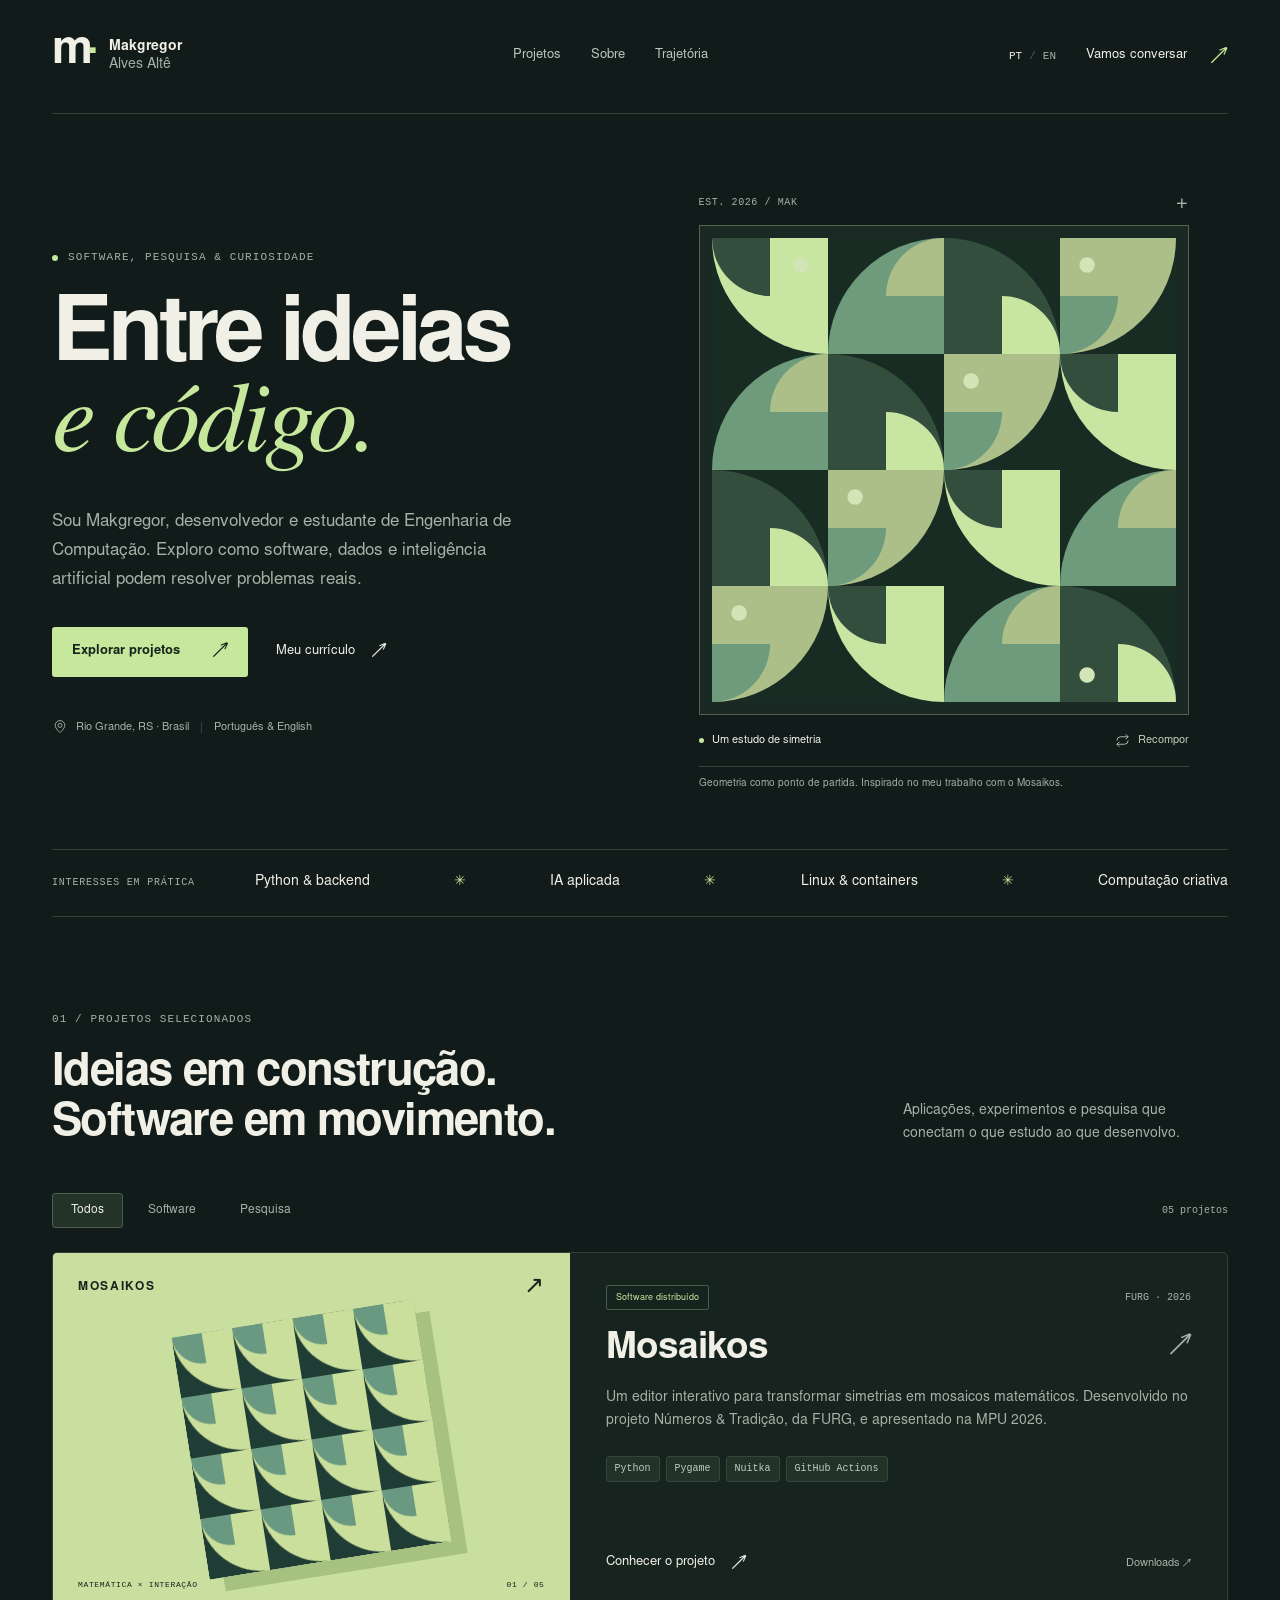
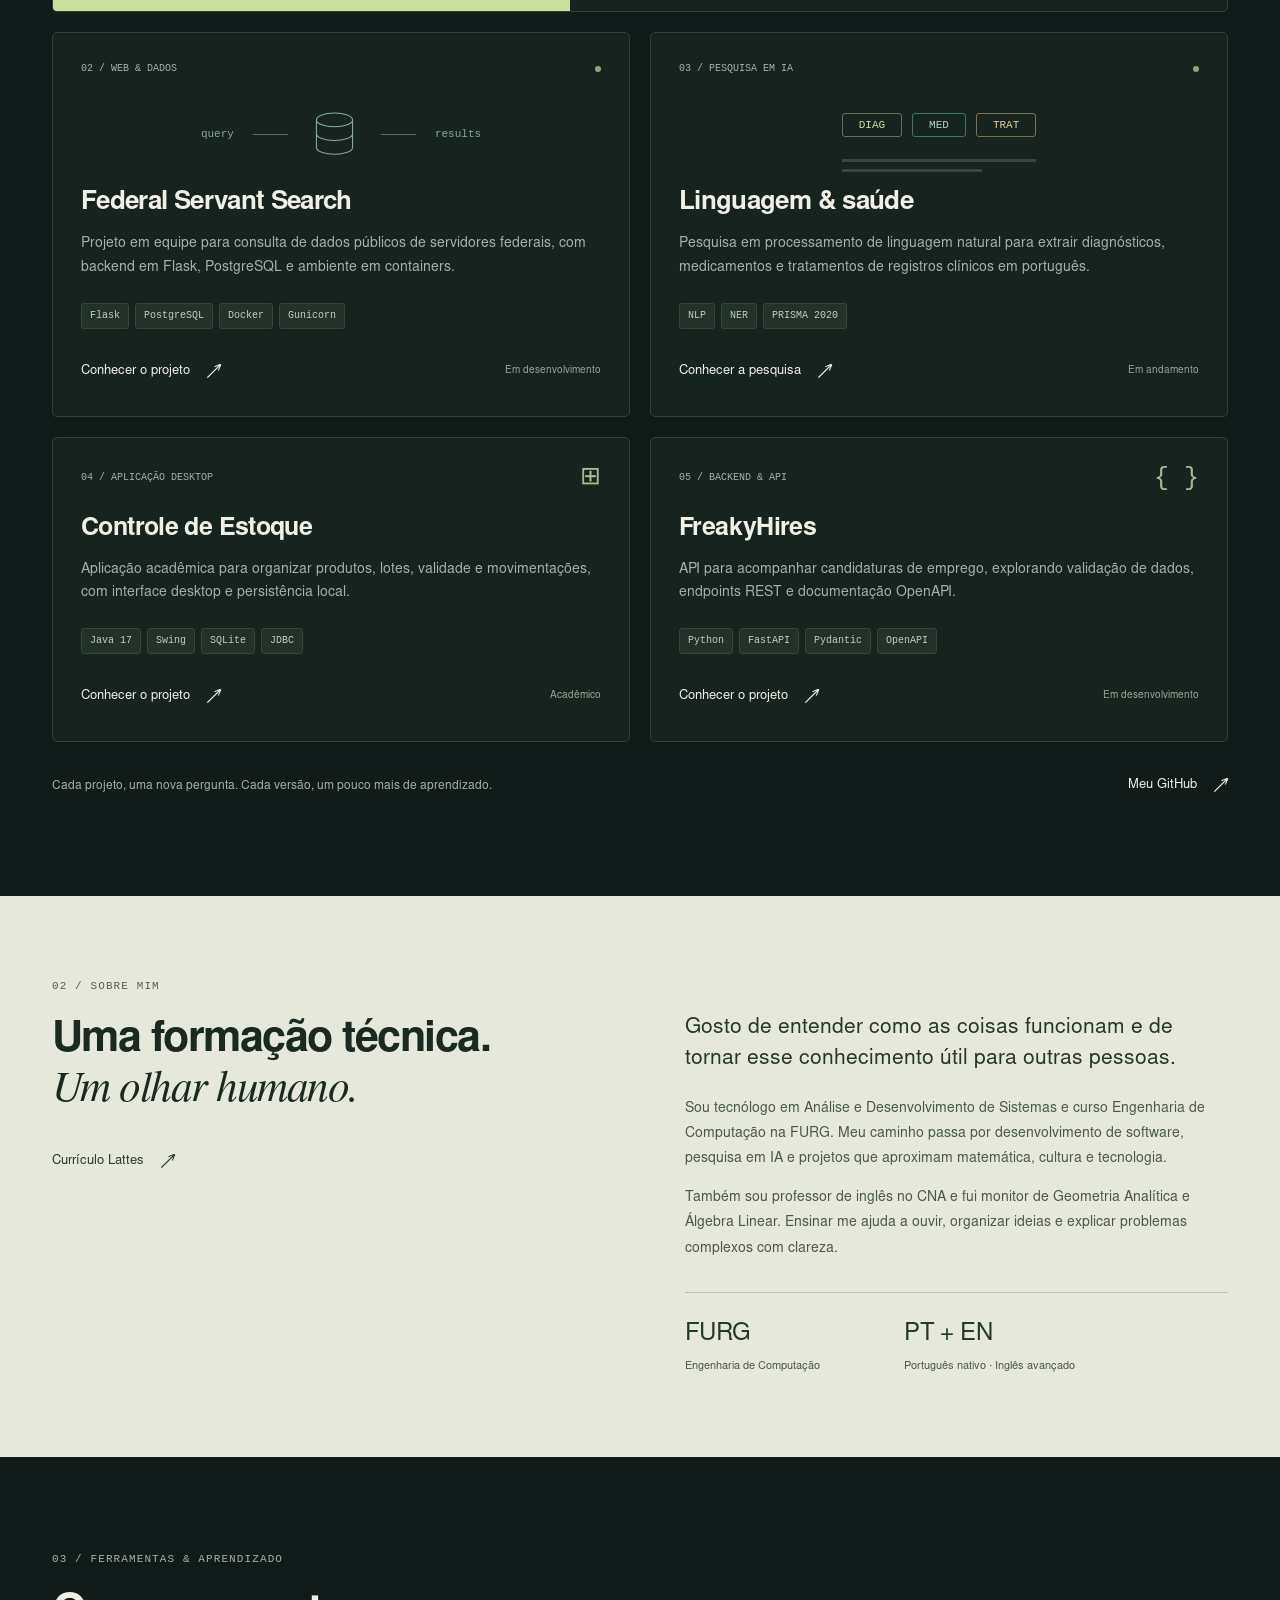
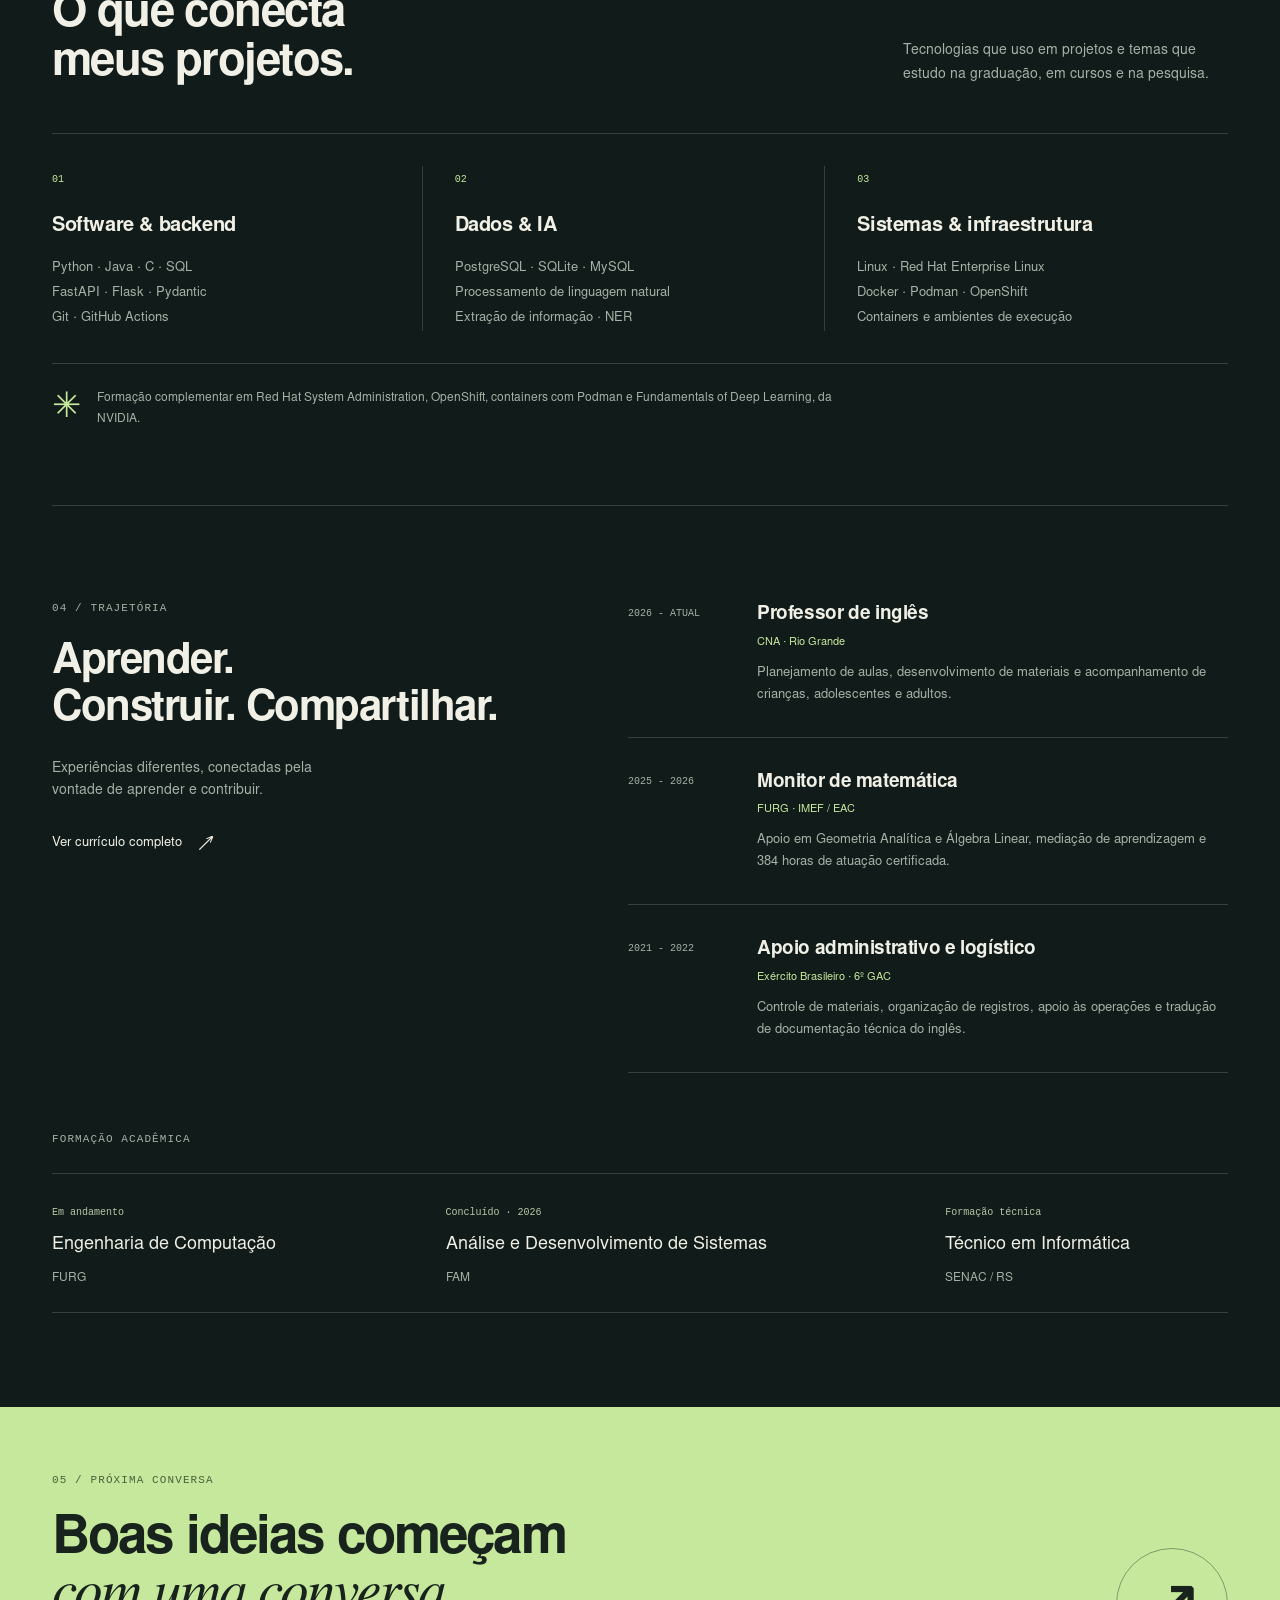
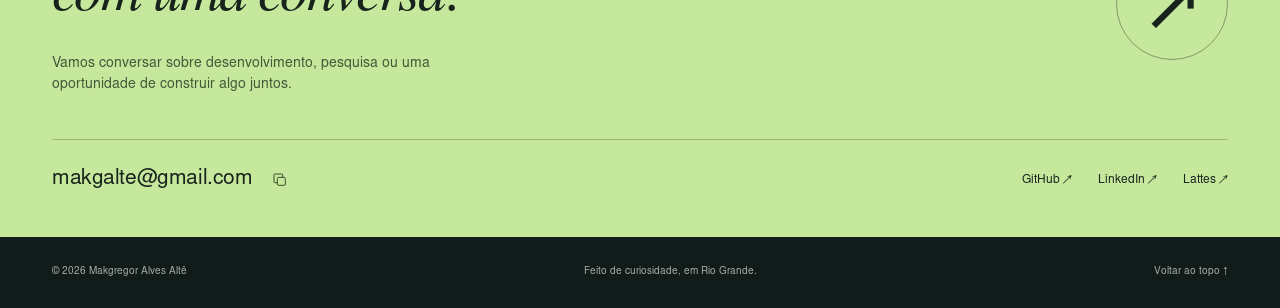
==== index.html @ 4af120fb "Add initial developer portfolio Add a responsive portfolio in English and Portuguese with five proje" ====
<!doctype html>
<html lang="pt-BR">
<head>
  <meta charset="utf-8">
  <meta name="viewport" content="width=device-width,initial-scale=1">
  <meta name="theme-color" content="#111b19">
  <meta name="description" content="Makgregor Alves Altê. Desenvolvimento de software, Python, backend e pesquisa em inteligência artificial. Conheça meus projetos e minha trajetória.">
  <meta property="og:type" content="website">
  <meta property="og:title" content="Makgregor Alves Altê · Software & Pesquisa">
  <meta property="og:description" content="Entre ideias e código. Projetos em desenvolvimento de software, computação criativa e IA aplicada.">
  <meta property="og:locale" content="pt_BR">
  <meta name="color-scheme" content="dark">
  <title>Makgregor Alves Altê · Software & Pesquisa</title>
  <link rel="icon" href="./assets/favicon.svg" type="image/svg+xml">
  <link rel="preload" href="./assets/fonts/sans-regular.woff" as="font" type="font/woff" crossorigin>
  <link rel="preload" href="./assets/fonts/sans-bold.woff" as="font" type="font/woff" crossorigin>
  <link rel="stylesheet" href="./styles.css">
  <script src="./content.js" defer></script>
  <script src="./app.js" defer></script>
  <script type="application/ld+json">{"@context":"https://schema.org","@type":"Person","name":"Makgregor Alves Altê","url":"https://github.com/Makgregor-Alte","sameAs":["https://github.com/Makgregor-Alte","http://lattes.cnpq.br/3267358828892043"],"knowsLanguage":["Portuguese","English"],"description":"Software developer, Computer Engineering student and English teacher based in Rio Grande, Brazil."}</script>
</head>
<body>
  <a class="skip-link" href="#main" data-i18n="skip">Pular para o conteúdo</a>
  <header class="site-header wrap">
    <a class="brand" href="#inicio" aria-label="Makgregor Alves Altê, início" data-i18n-aria="homeLabel"><span class="brand-symbol" aria-hidden="true">m<span>·</span></span><span>Makgregor<br><span class="brand-light">Alves Altê</span></span></a>
    <nav class="desktop-nav" aria-label="Principal" data-i18n-aria="navLabel">
      <a href="#projetos" data-i18n="navProjects">Projetos</a><a href="#sobre" data-i18n="navAbout">Sobre</a><a href="#trajetoria" data-i18n="navJourney">Trajetória</a>
    </nav>
    <div class="header-actions">
      <button id="language-toggle" class="language-toggle" type="button" aria-label="Switch to English"><span class="lang-pt active">PT</span><span class="lang-divider" aria-hidden="true">/</span><span class="lang-en">EN</span></button>
      <a class="header-contact" href="#contato"><span data-i18n="navContact">Vamos conversar</span><span aria-hidden="true">↗</span></a>
      <button id="menu-toggle" class="menu-toggle" type="button" aria-expanded="false" aria-controls="mobile-nav" aria-label="Abrir navegação" data-i18n-aria="openMenu"><span></span><span></span></button>
    </div>
    <nav id="mobile-nav" class="mobile-nav" aria-label="Navegação móvel" data-i18n-aria="mobileNav" hidden><a href="#projetos" data-i18n="navProjects">Projetos</a><a href="#sobre" data-i18n="navAbout">Sobre</a><a href="#trajetoria" data-i18n="navJourney">Trajetória</a><a href="#contato" data-i18n="navContact">Vamos conversar</a></nav>
  </header>

  <main id="main">
    <section class="hero wrap" id="inicio" aria-labelledby="hero-title">
      <div class="hero-copy">
        <p class="eyebrow"><span class="small-dot" aria-hidden="true"></span><span data-i18n="heroEyebrow">SOFTWARE, PESQUISA & CURIOSIDADE</span></p>
        <h1 id="hero-title"><span data-i18n="heroTitleOne">Entre ideias</span><br><span class="serif accent" data-i18n="heroTitleTwo">e código.</span></h1>
        <p class="hero-description" data-i18n="heroDescription">Sou Makgregor, desenvolvedor e estudante de Engenharia de Computação. Exploro como software, dados e inteligência artificial podem resolver problemas reais.</p>
        <div class="hero-buttons"><a class="button button-lime" href="#projetos"><span data-i18n="viewProjects">Explorar projetos</span><span aria-hidden="true">↗</span></a><a class="text-link resume-link" href="./curriculo.html" target="_blank" rel="noopener"><span data-i18n="viewResume">Meu currículo</span><span aria-hidden="true">↗</span></a></div>
        <p class="hero-location"><svg aria-hidden="true" viewBox="0 0 20 20"><circle cx="10" cy="8" r="2.5"/><path d="M16 8c0 4-6 9-6 9S4 12 4 8a6 6 0 1 1 12 0Z"/></svg><span data-i18n="location">Rio Grande, RS · Brasil</span><span class="location-divider" aria-hidden="true"></span><span data-i18n="languages">Português & English</span></p>
      </div>
      <div class="hero-art">
        <div class="art-heading"><span class="mono">EST. 2026 / MAK</span><span class="art-cross" aria-hidden="true">+</span></div>
        <div class="mosaic-frame"><svg id="hero-mosaic" class="hero-mosaic" viewBox="0 0 480 480" role="img" aria-label="Composição geométrica com arcos e simetrias" data-i18n-aria="mosaicLabel"><rect width="480" height="480" fill="#1e3731"/><circle cx="240" cy="240" r="190" fill="#c5e8a9"/><circle cx="240" cy="240" r="115" fill="#111b19"/><path d="M0 0h240v240H0zM240 240h240v240H240z" fill="#578778"/></svg></div>
        <div class="art-controls"><div><span class="small-dot" aria-hidden="true"></span><span data-i18n="artLabel">Um estudo de simetria</span></div><button id="remix-mosaic" class="remix-button" type="button" aria-label="Gerar outra composição geométrica" data-i18n-aria="remixLabel"><svg viewBox="0 0 24 24" aria-hidden="true"><path d="m17 2 4 4-4 4M21 6H9a6 6 0 0 0-6 6m4 10-4-4 4-4m-4 4h12a6 6 0 0 0 6-6"/></svg><span data-i18n="remix">Recompor</span></button></div>
        <p class="art-caption" data-i18n="artCaption">Geometria como ponto de partida. Inspirado no meu trabalho com o Mosaikos.</p>
      </div>
    </section>

    <div class="focus-strip wrap" aria-label="Áreas de interesse" data-i18n-aria="focusLabel"><span data-i18n="focusIntro">INTERESSES EM PRÁTICA</span><p>Python & backend<span aria-hidden="true">✳</span><span data-i18n="focusAI">IA aplicada</span><span aria-hidden="true">✳</span>Linux & containers<span aria-hidden="true">✳</span><span data-i18n="focusCreative">Computação criativa</span></p></div>

    <section class="section wrap" id="projetos" aria-labelledby="projects-title">
      <div class="section-heading"><div><p class="eyebrow section-index" data-i18n="projectsEyebrow">01 / PROJETOS SELECIONADOS</p><h2 id="projects-title" data-i18n="projectsTitle">Ideias em construção.<br>Software em movimento.</h2></div><p class="section-description" data-i18n="projectsIntro">Aplicações, experimentos e pesquisa que conectam o que estudo ao que desenvolvo.</p></div>
      <div class="project-toolbar"><div class="filters" role="group" aria-label="Filtrar projetos" data-i18n-aria="filterLabel"><button type="button" class="filter active" data-filter="all" aria-pressed="true" data-i18n="filterAll">Todos</button><button type="button" class="filter" data-filter="software" aria-pressed="false">Software</button><button type="button" class="filter" data-filter="research" aria-pressed="false" data-i18n="filterResearch">Pesquisa</button></div><span class="project-count mono" id="project-count" aria-live="polite">05 projetos</span></div>
      <div class="project-grid">
        <article class="project project-featured" data-category="software">
          <div class="featured-visual" aria-hidden="true"><div class="visual-top"><span>MOSAIKOS</span><span>↗</span></div><svg viewBox="0 0 320 320" class="project-mosaic"><defs><pattern id="project-tile" width="80" height="80" patternUnits="userSpaceOnUse"><rect width="80" height="80" fill="#203d35"/><path d="M0 0h80v80A80 80 0 0 1 0 0" fill="#cadf9b"/><path d="M0 0h40v40A40 40 0 0 1 0 0" fill="#699a81"/></pattern></defs><rect width="320" height="320" fill="url(#project-tile)"/></svg><div class="visual-bottom"><span data-i18n="mosaikosVisual">MATEMÁTICA × INTERAÇÃO</span><span>01 / 05</span></div></div>
          <div class="featured-body"><div class="project-meta"><span class="tag tag-green" data-i18n="mosaikosStatus">Software distribuído</span><span class="mono">FURG · 2026</span></div><h3>Mosaikos<span class="title-mark" aria-hidden="true">↗</span></h3><p data-i18n="mosaikosDescription">Um editor interativo para transformar simetrias em mosaicos matemáticos. Desenvolvido no projeto Números & Tradição, da FURG, e apresentado na MPU 2026.</p><ul class="tech-tags" aria-label="Tecnologias" data-i18n-aria="technologies"><li>Python</li><li>Pygame</li><li>Nuitka</li><li>GitHub Actions</li></ul><div class="project-bottom"><button class="text-link" type="button" data-project="mosaikos"><span data-i18n="projectDetails">Conhecer o projeto</span><span aria-hidden="true">↗</span></button><a class="subtle-link" href="https://github.com/Makgregor-Alte/mosaikos-releases" target="_blank" rel="noopener noreferrer" data-i18n="downloads">Downloads ↗</a></div></div>
        </article>
        <article class="project project-standard" data-category="software"><div class="project-meta"><span class="mono" data-i18n="federalEyebrow">02 / WEB & DADOS</span><span class="status-dot" aria-hidden="true"></span></div><div class="mini-visual database-visual" aria-hidden="true"><span class="mono">query</span><span class="connector-line"></span><svg viewBox="0 0 64 64"><ellipse cx="32" cy="15" rx="21" ry="8"/><path d="M11 15v32c0 4.5 9.5 8 21 8s21-3.5 21-8V15M11 31c0 4.5 9.5 8 21 8s21-3.5 21-8"/></svg><span class="connector-line"></span><span class="mono">results</span></div><h3>Federal Servant Search</h3><p data-i18n="federalDescription">Projeto em equipe para consulta de dados públicos de servidores federais, com backend em Flask, PostgreSQL e ambiente em containers.</p><ul class="tech-tags" aria-label="Tecnologias" data-i18n-aria="technologies"><li>Flask</li><li>PostgreSQL</li><li>Docker</li><li>Gunicorn</li></ul><div class="project-bottom"><button class="text-link" type="button" data-project="federal"><span data-i18n="projectDetails">Conhecer o projeto</span><span aria-hidden="true">↗</span></button><span class="project-status" data-i18n="development">Em desenvolvimento</span></div></article>
        <article class="project project-standard project-research" data-category="research"><div class="project-meta"><span class="mono" data-i18n="clinicalEyebrow">03 / PESQUISA EM IA</span><span class="status-dot" aria-hidden="true"></span></div><div class="mini-visual ner-visual" aria-hidden="true"><span class="entity entity-diagnosis">DIAG</span><span class="entity entity-medication">MED</span><span class="entity entity-treatment">TRAT</span><div class="ner-line"></div><div class="ner-line short"></div></div><h3 data-i18n="clinicalTitle">Linguagem & saúde</h3><p data-i18n="clinicalDescription">Pesquisa em processamento de linguagem natural para extrair diagnósticos, medicamentos e tratamentos de registros clínicos em português.</p><ul class="tech-tags" aria-label="Áreas" data-i18n-aria="topics"><li>NLP</li><li>NER</li><li>PRISMA 2020</li></ul><div class="project-bottom"><button class="text-link" type="button" data-project="clinical"><span data-i18n="viewResearch">Conhecer a pesquisa</span><span aria-hidden="true">↗</span></button><span class="project-status" data-i18n="ongoing">Em andamento</span></div></article>
        <article class="project project-compact" data-category="software"><div class="project-meta"><span class="mono" data-i18n="inventoryEyebrow">04 / APLICAÇÃO DESKTOP</span><span class="outline-icon" aria-hidden="true">⊞</span></div><h3 data-i18n="inventoryTitle">Controle de Estoque</h3><p data-i18n="inventoryDescription">Aplicação acadêmica para organizar produtos, lotes, validade e movimentações, com interface desktop e persistência local.</p><ul class="tech-tags" aria-label="Tecnologias" data-i18n-aria="technologies"><li>Java 17</li><li>Swing</li><li>SQLite</li><li>JDBC</li></ul><div class="project-bottom"><button class="text-link" type="button" data-project="inventory"><span data-i18n="projectDetails">Conhecer o projeto</span><span aria-hidden="true">↗</span></button><span class="project-status" data-i18n="academic">Acadêmico</span></div></article>
        <article class="project project-compact" data-category="software"><div class="project-meta"><span class="mono">05 / BACKEND & API</span><span class="outline-icon mono" aria-hidden="true">{ }</span></div><h3>FreakyHires</h3><p data-i18n="freakyDescription">API para acompanhar candidaturas de emprego, explorando validação de dados, endpoints REST e documentação OpenAPI.</p><ul class="tech-tags" aria-label="Tecnologias" data-i18n-aria="technologies"><li>Python</li><li>FastAPI</li><li>Pydantic</li><li>OpenAPI</li></ul><div class="project-bottom"><button class="text-link" type="button" data-project="freaky"><span data-i18n="projectDetails">Conhecer o projeto</span><span aria-hidden="true">↗</span></button><span class="project-status" data-i18n="development">Em desenvolvimento</span></div></article>
      </div>
      <div class="projects-footer"><p data-i18n="projectsNote">Cada projeto, uma nova pergunta. Cada versão, um pouco mais de aprendizado.</p><a class="text-link" href="https://github.com/Makgregor-Alte" target="_blank" rel="noopener noreferrer"><span data-i18n="githubProfile">Meu GitHub</span><span aria-hidden="true">↗</span></a></div>
      <noscript><p class="noscript-note">Os detalhes interativos e filtros precisam de JavaScript. Os projetos e links públicos continuam disponíveis nesta página.</p></noscript>
    </section>

    <section class="about-section" id="sobre" aria-labelledby="about-title"><div class="wrap about-grid"><div class="about-intro"><p class="eyebrow section-index" data-i18n="aboutEyebrow">02 / SOBRE MIM</p><h2 id="about-title"><span data-i18n="aboutTitleOne">Uma formação técnica.</span><br><span class="serif" data-i18n="aboutTitleTwo">Um olhar humano.</span></h2><a class="text-link" href="http://lattes.cnpq.br/3267358828892043" target="_blank" rel="noopener noreferrer"><span data-i18n="lattesLink">Currículo Lattes</span><span aria-hidden="true">↗</span></a></div><div class="about-copy"><p class="about-lead" data-i18n="aboutLead">Gosto de entender como as coisas funcionam e de tornar esse conhecimento útil para outras pessoas.</p><p data-i18n="aboutParagraphOne">Sou tecnólogo em Análise e Desenvolvimento de Sistemas e curso Engenharia de Computação na FURG. Meu caminho passa por desenvolvimento de software, pesquisa em IA e projetos que aproximam matemática, cultura e tecnologia.</p><p data-i18n="aboutParagraphTwo">Também sou professor de inglês no CNA e fui monitor de Geometria Analítica e Álgebra Linear. Ensinar me ajuda a ouvir, organizar ideias e explicar problemas complexos com clareza.</p><div class="about-facts"><div><span class="fact-value">FURG</span><span data-i18n="factFurg">Engenharia de Computação</span></div><div><span class="fact-value">PT + EN</span><span data-i18n="factLanguages">Português nativo · Inglês avançado</span></div></div></div></div></section>

    <section class="section wrap toolkit" aria-labelledby="toolkit-title"><div class="section-heading"><div><p class="eyebrow section-index" data-i18n="toolkitEyebrow">03 / FERRAMENTAS & APRENDIZADO</p><h2 id="toolkit-title" data-i18n="toolkitTitle">O que conecta<br>meus projetos.</h2></div><p class="section-description" data-i18n="toolkitIntro">Tecnologias que uso em projetos e temas que estudo na graduação, em cursos e na pesquisa.</p></div><div class="toolkit-grid"><div class="toolkit-item"><span class="toolkit-number mono">01</span><h3>Software & backend</h3><p>Python · Java · C · SQL<br>FastAPI · Flask · Pydantic<br>Git · GitHub Actions</p></div><div class="toolkit-item"><span class="toolkit-number mono">02</span><h3 data-i18n="toolkitDataTitle">Dados & IA</h3><p>PostgreSQL · SQLite · MySQL<br><span data-i18n="toolkitData">Processamento de linguagem natural<br>Extração de informação · NER</span></p></div><div class="toolkit-item"><span class="toolkit-number mono">03</span><h3 data-i18n="toolkitSystemsTitle">Sistemas & infraestrutura</h3><p>Linux · Red Hat Enterprise Linux<br>Docker · Podman · OpenShift<br><span data-i18n="toolkitSystems">Containers e ambientes de execução</span></p></div></div><div class="learning-note"><span class="asterisk" aria-hidden="true">✳</span><p data-i18n="learningNote">Formação complementar em Red Hat System Administration, OpenShift, containers com Podman e Fundamentals of Deep Learning, da NVIDIA.</p></div></section>

    <section class="section wrap journey" id="trajetoria" aria-labelledby="journey-title"><div class="journey-heading"><p class="eyebrow section-index" data-i18n="journeyEyebrow">04 / TRAJETÓRIA</p><h2 id="journey-title" data-i18n="journeyTitle">Aprender.<br>Construir. Compartilhar.</h2><p data-i18n="journeyIntro">Experiências diferentes, conectadas pela vontade de aprender e contribuir.</p><a class="text-link resume-link" href="./curriculo.html" target="_blank" rel="noopener"><span data-i18n="fullResume">Ver currículo completo</span><span aria-hidden="true">↗</span></a></div><div class="timeline"><article class="timeline-item"><div class="timeline-date mono" data-i18n="dateCurrent">2026 - ATUAL</div><div><h3 data-i18n="teacherRole">Professor de inglês</h3><p class="timeline-org">CNA · Rio Grande</p><p data-i18n="teacherDescription">Planejamento de aulas, desenvolvimento de materiais e acompanhamento de crianças, adolescentes e adultos.</p></div></article><article class="timeline-item"><div class="timeline-date mono">2025 - 2026</div><div><h3 data-i18n="monitorRole">Monitor de matemática</h3><p class="timeline-org">FURG · IMEF / EAC</p><p data-i18n="monitorDescription">Apoio em Geometria Analítica e Álgebra Linear, mediação de aprendizagem e 384 horas de atuação certificada.</p></div></article><article class="timeline-item"><div class="timeline-date mono">2021 - 2022</div><div><h3 data-i18n="armyRole">Apoio administrativo e logístico</h3><p class="timeline-org" data-i18n="armyOrg">Exército Brasileiro · 6º GAC</p><p data-i18n="armyDescription">Controle de materiais, organização de registros, apoio às operações e tradução de documentação técnica do inglês.</p></div></article></div><div class="education"><p class="eyebrow" data-i18n="educationLabel">FORMAÇÃO ACADÊMICA</p><div class="education-grid"><div><span class="education-state" data-i18n="educationCurrent">Em andamento</span><h3 data-i18n="degreeEngineering">Engenharia de Computação</h3><p>FURG</p></div><div><span class="education-state" data-i18n="education2026">Concluído · 2026</span><h3 data-i18n="degreeSystems">Análise e Desenvolvimento de Sistemas</h3><p>FAM</p></div><div><span class="education-state" data-i18n="educationTechnical">Formação técnica</span><h3 data-i18n="degreeTechnical">Técnico em Informática</h3><p>SENAC / RS</p></div></div></div></section>

    <section class="contact-section" id="contato" aria-labelledby="contact-title"><div class="wrap"><p class="eyebrow section-index" data-i18n="contactEyebrow">05 / PRÓXIMA CONVERSA</p><div class="contact-layout"><div><h2 id="contact-title"><span data-i18n="contactTitleOne">Boas ideias começam</span><br><span class="serif" data-i18n="contactTitleTwo">com uma conversa.</span></h2><p data-i18n="contactDescription">Vamos conversar sobre desenvolvimento, pesquisa ou uma oportunidade de construir algo juntos.</p></div><a class="contact-arrow" href="mailto:makgalte@gmail.com" aria-label="Enviar e-mail para Makgregor" data-i18n-aria="emailLabel">↗</a></div><div class="contact-bottom"><div class="email-row"><a class="email-link" href="mailto:makgalte@gmail.com">makgalte@gmail.com</a><button class="copy-email" id="copy-email" type="button" aria-label="Copiar e-mail" data-i18n-aria="copyEmail"><svg viewBox="0 0 24 24" aria-hidden="true"><rect x="8" y="8" width="12" height="12" rx="2"/><path d="M16 8V4a1 1 0 0 0-1-1H4a1 1 0 0 0-1 1v11a1 1 0 0 0 1 1h4"/></svg></button><span id="copy-status" class="copy-status" role="status"></span></div><div class="social-links"><a href="https://github.com/Makgregor-Alte" target="_blank" rel="noopener noreferrer">GitHub ↗</a><a href="https://www.linkedin.com/in/makgregor-alt%C3%AA/" target="_blank" rel="noopener noreferrer">LinkedIn ↗</a><a href="http://lattes.cnpq.br/3267358828892043" target="_blank" rel="noopener noreferrer">Lattes ↗</a></div></div></div></section>
  </main>
  <footer class="site-footer wrap"><p>© <span id="year">2026</span> Makgregor Alves Altê</p><span data-i18n="footerLocation">Feito de curiosidade, em Rio Grande.</span><a href="#inicio" data-i18n="backTop">Voltar ao topo ↑</a></footer>
  <dialog id="project-dialog" aria-labelledby="dialog-title"><div class="dialog-header"><span class="eyebrow" id="dialog-eyebrow"></span><button id="dialog-close" type="button" class="dialog-close" aria-label="Fechar detalhes" data-i18n-aria="closeDetails">×</button></div><div id="dialog-content"></div></dialog>
</body>
</html>
---- styles.css ----
@font-face{font-family:Mak Sans;src:url('./assets/fonts/sans-regular.woff') format('woff');font-weight:400;font-style:normal;font-display:swap}@font-face{font-family:Mak Sans;src:url('./assets/fonts/sans-bold.woff') format('woff');font-weight:600 900;font-style:normal;font-display:swap}@font-face{font-family:Mak Serif;src:url('./assets/fonts/serif-italic.woff') format('woff');font-style:italic;font-weight:400;font-display:swap}
:root{--bg:#111b19;--surface:#17231f;--surface-2:#1c2b25;--text:#f0f0e6;--muted:#a6b1a7;--line:#34413a;--lime:#c6e89c;--ink:#17231c;--serif:'Mak Serif',Georgia,serif;--sans:'Mak Sans',Arial,sans-serif;--mono:'Courier New',monospace}
*{box-sizing:border-box}html{scroll-behavior:smooth;scroll-padding-top:105px}body{margin:0;background:var(--bg);color:var(--text);font-family:var(--sans);font-size:16px;line-height:1.55;-webkit-font-smoothing:antialiased}button,input{font:inherit}button,a{-webkit-tap-highlight-color:transparent}button{color:inherit;cursor:pointer}a{color:inherit;text-decoration:none}button{border:0;background:none}svg{display:block}p,h1,h2,h3,ul{margin:0}h1,h2,h3{font-weight:600}button:focus-visible,a:focus-visible{outline:2px solid var(--lime);outline-offset:6px}::selection{background:var(--lime);color:var(--ink)}[hidden]{display:none!important}.wrap{width:min(1240px,calc(100% - 104px));margin-inline:auto}.mono,.eyebrow{font-family:var(--mono)}.eyebrow{font-size:11px;line-height:1.5;letter-spacing:.1em;font-weight:400}.serif{font-family:var(--serif);font-weight:400;font-style:italic}.accent{color:var(--lime)}.small-dot{display:inline-block;width:6px;height:6px;border-radius:50%;background:var(--lime);flex-shrink:0}.skip-link{position:fixed;top:-70px;left:20px;z-index:20;background:var(--lime);color:var(--ink);padding:12px 20px}.skip-link:focus{top:12px}.site-header{display:flex;align-items:center;justify-content:space-between;height:114px;border-bottom:1px solid var(--line);position:relative;z-index:10}.brand{display:flex;align-items:center;gap:14px;font-size:14px;line-height:1.22;font-weight:600}.brand-light{font-weight:400;color:var(--muted)}.brand-symbol{font-size:46px;letter-spacing:-.12em;line-height:1;margin-top:-10px}.brand-symbol>span{color:var(--lime)}.desktop-nav{display:flex;gap:30px;margin-left:30px;font-size:13px;color:#bdc7bd}.desktop-nav a:hover,.text-link:hover,.social-links a:hover,.subtle-link:hover{color:var(--lime)}.header-actions{display:flex;gap:30px;align-items:center}.language-toggle{font-size:11px;padding:10px 0;font-family:var(--mono);display:flex;gap:7px;align-items:center;color:var(--muted)}.language-toggle .active{color:var(--text)}.lang-divider{opacity:.45}.header-contact{display:flex;gap:24px;font-size:13px;align-items:center}.header-contact>span:last-child{color:var(--lime);font-size:23px}.menu-toggle,.mobile-nav{display:none}.hero{display:grid;grid-template-columns:1.07fr 1fr;gap:80px;padding-block:79px 57px;align-items:center}.hero .eyebrow{display:flex;align-items:center;gap:10px;color:var(--muted);margin-bottom:29px}.hero h1{font-size:clamp(62px,7.1vw,103px);line-height:.98;letter-spacing:-.055em;white-space:nowrap}.hero h1 .serif{letter-spacing:-.04em;font-size:1.09em}.hero-description{color:var(--muted);font-size:17px;line-height:1.7;max-width:460px;margin-top:28px}.hero-buttons{display:flex;align-items:center;gap:28px;margin-top:31px}.button{display:inline-flex;align-items:center;justify-content:space-between;gap:33px;min-height:50px;padding:13px 20px;border-radius:3px;font-size:13px;font-weight:600;transition:background .2s,transform .2s}.button:hover{transform:translateY(-2px)}.button-lime{background:var(--lime);color:var(--ink)}.button-lime:hover{background:#d9f7b7}.button>span:last-child{font-size:21px;line-height:1}.text-link{display:inline-flex;align-items:center;gap:17px;font-size:13px;padding:0;transition:color .2s}.text-link>span:last-child{font-size:20px}.hero-location{display:flex;align-items:center;gap:8px;font-size:11px;margin-top:42px;color:var(--muted)}.hero-location svg{height:16px;width:16px;fill:none;stroke:currentColor;stroke-width:1.2}.location-divider{height:11px;width:1px;background:var(--line);margin:0 4px}.hero-art{max-width:490px;align-self:center;position:relative}.art-heading,.art-controls,.visual-top,.visual-bottom{display:flex;justify-content:space-between;align-items:center}.art-heading{font-size:10px;color:var(--muted);margin-bottom:12px;letter-spacing:.06em}.art-cross{font-size:20px;line-height:1}.mosaic-frame{border:1px solid #53624b;padding:12px;background:#1a2923}.hero-mosaic{width:100%;height:auto;aspect-ratio:1;overflow:hidden}.art-controls{font-size:11px;padding:14px 0;border-bottom:1px solid var(--line);gap:12px}.art-controls>div{display:flex;align-items:center;gap:8px}.art-controls .small-dot{width:5px;height:5px}.remix-button{display:flex;gap:8px;align-items:center;padding:3px 0;color:#c0cbbb;font-size:11px}.remix-button:hover{color:var(--lime)}.remix-button svg{width:15px;height:15px;fill:none;stroke:currentColor;stroke-width:1.4}.art-caption{color:var(--muted);font-size:10px;margin-top:10px;max-width:390px;line-height:1.5}.focus-strip{border-block:1px solid var(--line);padding:22px 0;display:flex;align-items:center;gap:60px}.focus-strip>span{font:10px var(--mono);letter-spacing:.08em;color:var(--muted);flex-shrink:0}.focus-strip p{font-size:14px;display:flex;align-items:center;justify-content:space-between;gap:24px;flex:1}.focus-strip p>span[aria-hidden]{color:var(--lime);font-size:14px}.section{padding-block:94px}.section-heading{display:flex;align-items:flex-end;justify-content:space-between;gap:60px;margin-bottom:43px}.section-index{color:var(--muted);margin-bottom:23px}h2{font-size:clamp(32px,3.55vw,49px);line-height:1.1;letter-spacing:-.035em}.section-description{color:var(--muted);max-width:325px;font-size:14px;line-height:1.7;margin-bottom:3px}.project-toolbar{display:flex;justify-content:space-between;align-items:center;margin-bottom:24px}.filters{display:flex;gap:6px}.filter{padding:7px 18px;border-radius:3px;color:var(--muted);font-size:12px;border:1px solid transparent;transition:background .2s}.filter.active{border-color:#4d5e4f;color:var(--text);background:#243328}.filter:hover{color:var(--text);background:var(--surface-2)}.project-count{font-size:10px;color:var(--muted)}.project-grid{display:grid;grid-template-columns:1fr 1fr;gap:20px}.project{border:1px solid var(--line);border-radius:5px;min-width:0;overflow:hidden;background:var(--surface);transition:border-color .2s}.project:hover{border-color:#64745c}.project-featured{grid-column:1/-1;display:grid;grid-template-columns:.88fr 1.12fr;min-height:360px}.featured-visual{background:#c9df9f;color:var(--ink);position:relative;display:flex;flex-direction:column;align-items:center;justify-content:space-between;padding:22px 25px;overflow:hidden;isolation:isolate}.visual-top,.visual-bottom{width:100%;font:10px var(--mono);letter-spacing:.08em;z-index:1}.visual-top>span:first-child{font-family:var(--sans);font-weight:600;letter-spacing:.14em;font-size:12px}.visual-top>span:last-child{font-size:24px;line-height:1}.visual-bottom{font-size:8px}.project-mosaic{width:min(245px,75%);height:auto;transform:rotate(-9deg);margin:15px;box-shadow:14px 14px 0 #a7c280}.featured-body{padding:32px 36px;display:flex;flex-direction:column;justify-content:center}.project-meta{display:flex;align-items:center;justify-content:space-between;gap:12px;color:var(--muted);font-size:10px}.tag{padding:5px 9px;border:1px solid #485d45;font-size:9px;border-radius:2px;line-height:1.5}.tag-green{color:var(--lime)}.project h3{font-size:29px;letter-spacing:-.025em;line-height:1.2;margin-top:18px;margin-bottom:14px}.project-featured h3{font-size:37px;display:flex;justify-content:space-between}.title-mark{font-size:30px;color:var(--muted);font-weight:400}.project p{color:var(--muted);font-size:14px;line-height:1.7}.tech-tags{display:flex;flex-wrap:wrap;gap:6px;list-style:none;padding:0;margin-top:22px}.tech-tags li{font-family:var(--mono);font-size:10px;color:#c1cdc1;background:#223229;border:1px solid #33483a;border-radius:3px;padding:4px 8px}.project-bottom{display:flex;justify-content:space-between;align-items:center;gap:12px;margin-top:auto;padding-top:28px}.subtle-link{font-size:11px;color:var(--muted)}.project-standard,.project-compact{padding:28px;display:flex;flex-direction:column}.project-standard{min-height:365px}.status-dot{height:6px;width:6px;border-radius:50%;background:#89a67d}.mini-visual{height:79px;margin-top:19px;display:flex;align-items:center;justify-content:center;gap:19px;color:#83ac91}.database-visual>span{font-size:11px}.database-visual svg{width:55px;fill:none;stroke:currentColor;stroke-width:1.3}.connector-line{height:1px;width:35px;background:#52715c}.project-standard h3{font-size:26px;margin-top:14px}.project-status{color:#9ba996;font-size:10px;text-align:right}.ner-visual{gap:10px;flex-wrap:wrap;max-width:260px;justify-content:flex-start;position:relative;align-content:center;padding-bottom:20px;margin-inline:auto}.entity{font:11px var(--mono);border:1px solid #5d7655;padding:5px 16px;border-radius:3px;color:#cfdfa7}.entity-medication{color:#acd6ca;border-color:#3f746c}.entity-treatment{color:#e2cba2;border-color:#80714e}.ner-line{height:3px;background:#34483c;width:100%;position:absolute;bottom:12px}.ner-line.short{width:72%;bottom:2px}.project-compact{min-height:285px}.outline-icon{color:#a5bc8f;font-size:25px;line-height:1}.project-compact h3{font-size:25px;margin-top:24px}.projects-footer{display:flex;justify-content:space-between;gap:25px;align-items:center;margin-top:29px}.projects-footer p{color:var(--muted);font-size:12px}.about-section{background:#e6e8dc;color:#1a2a21;padding-block:82px}.about-grid{display:grid;grid-template-columns:1fr 1fr;gap:90px}.about-section .section-index{color:#53614f}.about-intro h2{font-size:43px;line-height:1.15;margin-bottom:29px}.about-intro .text-link{color:#293e29}.about-intro .text-link:hover{color:#667242}.about-copy{padding-top:35px;color:#4a594a}.about-lead{font-size:21px;line-height:1.5;color:#253727;margin-bottom:21px}.about-copy>p:not(.about-lead){font-size:14px;line-height:1.8;margin-top:14px}.about-facts{display:grid;grid-template-columns:.75fr 1.25fr;gap:25px;margin-top:30px;padding-top:24px;border-top:1px solid #b9c1af}.about-facts>div{display:flex;flex-direction:column;gap:4px}.fact-value{font-size:24px;color:#223923;letter-spacing:-.025em}.about-facts>div>span:last-child{font-size:11px}.toolkit{padding-bottom:76px}.toolkit-grid{display:grid;grid-template-columns:repeat(3,1fr);border-block:1px solid var(--line);padding-block:32px;gap:32px}.toolkit-item{position:relative;border-right:1px solid var(--line);padding-right:20px}.toolkit-item:last-child{border:0}.toolkit-number{font-size:10px;color:var(--lime)}.toolkit-item h3{font-size:20px;margin-top:20px;margin-bottom:15px;letter-spacing:-.02em}.toolkit-item p{color:var(--muted);font-size:13px;line-height:1.9}.learning-note{display:flex;gap:16px;align-items:center;padding-top:24px;color:var(--muted);font-size:12px;max-width:800px;line-height:1.7}.asterisk{font-size:35px;color:var(--lime);line-height:1}.journey{border-top:1px solid var(--line);display:grid;grid-template-columns:.9fr 1.1fr;column-gap:85px}.journey-heading h2{font-size:42px;line-height:1.13}.journey-heading>p:not(.eyebrow){font-size:14px;color:var(--muted);max-width:310px;margin-top:25px;margin-bottom:26px}.timeline-item{display:grid;grid-template-columns:105px 1fr;gap:24px;position:relative;padding-bottom:30px;margin-bottom:30px;border-bottom:1px solid var(--line)}.timeline-item:last-child{margin-bottom:0}.timeline-date{font-size:10px;color:var(--muted);padding-top:6px}.timeline-item h3{font-size:19px;letter-spacing:-.02em}.timeline-org{color:var(--lime);font-size:11px;margin-top:4px;margin-bottom:12px}.timeline-item p:last-child{font-size:13px;color:var(--muted);line-height:1.7}.education{grid-column:1/-1;margin-top:58px}.education>.eyebrow{color:var(--muted);margin-bottom:25px}.education-grid{display:grid;grid-template-columns:1fr 1.3fr .8fr;gap:40px;padding-block:25px;border-block:1px solid var(--line)}.education-grid h3{font-size:18px;line-height:1.4;font-weight:400;margin:10px 0}.education-state{font:10px var(--mono);color:#b7c7a6}.education-grid p{font-size:12px;color:var(--muted)}.contact-section{background:var(--lime);color:var(--ink);padding-block:65px 40px}.contact-section .section-index{color:#4b603b}.contact-layout{display:flex;align-items:center;justify-content:space-between;gap:40px}.contact-layout h2{font-size:53px;line-height:1.08;letter-spacing:-.035em}.contact-layout h2 .serif{font-size:1.08em}.contact-layout p{font-size:14px;max-width:440px;color:#435739;margin-top:23px}.contact-arrow{font-size:75px;font-family:Arial,sans-serif;line-height:1;border:1px solid #819a67;width:112px;height:112px;flex-shrink:0;border-radius:50%;display:grid;place-items:center;transition:background .2s,transform .2s}.contact-arrow:hover{transform:rotate(5deg);background:#d4f2af}.contact-section a:focus-visible,.contact-section button:focus-visible{outline-color:var(--ink)}.contact-bottom{display:flex;justify-content:space-between;align-items:center;gap:30px;margin-top:42px;padding-top:24px;border-top:1px solid #9db77b}.email-row{display:flex;align-items:center;gap:14px;position:relative}.email-link{font-size:21px;letter-spacing:-.02em}.copy-email{padding:6px;color:#3b522c}.copy-email svg{width:16px;height:16px;stroke:currentColor;stroke-width:1.5;fill:none}.copy-status{font-size:11px;position:absolute;top:38px;left:0}.social-links{display:flex;gap:26px;font-size:12px}.social-links a:hover{color:#526c3c}.site-footer{display:flex;justify-content:space-between;align-items:center;gap:20px;color:var(--muted);font-size:10px;padding-block:28px}.site-footer a:hover{color:var(--lime)}dialog{border:1px solid #57664f;border-radius:7px;background:var(--bg);color:var(--text);padding:30px;width:min(670px,calc(100% - 36px));max-height:85dvh;overflow-y:auto;overscroll-behavior:contain}dialog::backdrop{background:#07100bce;backdrop-filter:blur(7px)}.dialog-header{display:flex;align-items:center;justify-content:space-between;margin-bottom:24px;color:var(--muted)}.dialog-close{font-size:28px;line-height:1;padding:2px 8px}.dialog-close:hover{color:var(--lime)}.dialog-title{font-size:36px;line-height:1.1;letter-spacing:-.025em}.dialog-description{color:var(--muted);font-size:15px;line-height:1.7;margin-top:20px}.dialog-section{margin-top:25px}.dialog-section h3{color:var(--lime);font:11px var(--mono);letter-spacing:.06em;margin-bottom:10px;text-transform:uppercase}.dialog-section p,.dialog-section ul{font-size:14px;color:#bdc8bb;line-height:1.8}.dialog-section ul{padding-left:19px}.dialog-cta{margin-top:26px}.noscript-note{color:var(--muted);font-size:13px;padding-top:20px}
@media(min-width:1500px){.hero{gap:110px;padding-block:85px 65px}.hero h1{font-size:108px}.hero-art{max-width:510px}.wrap{width:min(1280px,calc(100% - 120px))}}
@media(max-width:1100px){.wrap{width:calc(100% - 64px)}.hero{gap:42px;padding-top:60px}.hero h1{font-size:clamp(57px,7.5vw,86px)}.hero-description{font-size:15px}.hero-location{flex-wrap:wrap;font-size:10px}.hero-buttons{gap:20px}.focus-strip{gap:25px}.focus-strip p{gap:14px;font-size:12px}.featured-body{padding:27px}.about-grid{gap:50px}.about-intro h2{font-size:36px}.journey{gap:50px}.journey-heading h2{font-size:35px}.timeline-item{grid-template-columns:90px 1fr;gap:15px}.contact-layout h2{font-size:47px}}
@media(max-width:800px){.site-header{height:90px}.desktop-nav{gap:20px;margin-left:15px}.header-actions{gap:20px}.header-contact{display:none}.hero{gap:27px;grid-template-columns:1.05fr 1fr;padding-block:50px}.hero h1{font-size:59px}.hero-description{font-size:14px;margin-top:22px}.hero .eyebrow{font-size:9px;letter-spacing:.04em;margin-bottom:24px}.hero-buttons{flex-wrap:wrap;gap:17px;margin-top:24px}.button{min-height:44px;font-size:12px;padding:11px 15px;gap:22px}.hero-location{margin-top:27px;line-height:1.8}.hero-location .location-divider{display:none}.hero-location>span:last-child{flex-basis:100%;padding-left:24px}.art-caption{font-size:9px}.art-controls{font-size:10px;gap:6px}.remix-button{font-size:10px;gap:5px}.mosaic-frame{padding:8px}.focus-strip{flex-direction:column;align-items:flex-start;gap:14px}.focus-strip p{width:100%;flex-wrap:wrap;gap:15px;justify-content:flex-start}.section{padding-block:70px}.section-heading{gap:35px}.section-description{max-width:255px;font-size:13px}h2{font-size:35px}.featured-body{padding:25px}.project-featured{grid-template-columns:.8fr 1.2fr;min-height:340px}.project-featured h3{font-size:31px}.project p{font-size:13px}.project-standard,.project-compact{padding:23px}.project-bottom{gap:10px;align-items:flex-start}.project-bottom .text-link{font-size:11px;gap:7px}.subtle-link{font-size:10px}.project-status{font-size:9px}.about-section{padding-block:65px}.about-grid{gap:35px;grid-template-columns:.9fr 1.1fr}.about-intro h2{font-size:31px}.about-lead{font-size:18px}.about-copy{padding-top:28px}.about-facts{gap:15px;grid-template-columns:1fr}.toolkit-grid{gap:20px}.toolkit-item{padding-right:15px}.toolkit-item h3{font-size:17px}.toolkit-item p{font-size:12px}.journey{column-gap:35px;grid-template-columns:.8fr 1.2fr}.journey-heading h2{font-size:30px}.timeline-item{grid-template-columns:1fr;gap:12px}.timeline-item h3{font-size:18px}.education-grid{gap:25px}.education-grid h3{font-size:16px}.contact-layout h2{font-size:39px}.contact-arrow{width:85px;height:85px;font-size:59px}.email-link{font-size:18px}.social-links{gap:15px}.site-footer{flex-wrap:wrap}.site-footer>span{display:none}}
@media(max-width:600px){html{scroll-padding-top:24px}.wrap{width:calc(100% - 40px)}.site-header{height:84px}.brand{gap:11px;font-size:12px}.brand-symbol{font-size:39px}.desktop-nav{display:none}.header-actions{gap:23px}.language-toggle{font-size:11px}.menu-toggle{display:flex;flex-direction:column;gap:6px;padding:12px 0 12px 8px}.menu-toggle>span{height:1px;width:22px;background:var(--text);transition:transform .15s}.menu-toggle[aria-expanded=true]>span:first-child{transform:translateY(3.5px) rotate(45deg)}.menu-toggle[aria-expanded=true]>span:last-child{transform:translateY(-3.5px) rotate(-45deg)}.mobile-nav{position:absolute;top:83px;left:-20px;right:-20px;background:var(--surface);padding:22px 26px;display:flex;flex-direction:column;gap:20px;border-bottom:1px solid var(--line);font-size:16px;box-shadow:0 20px 30px #07100b55}.hero{grid-template-columns:1fr;gap:36px;padding-block:42px 32px}.hero h1{font-size:clamp(58px,13.6vw,81px)}.hero .eyebrow{font-size:9px;margin-bottom:25px}.hero-description{font-size:15px;line-height:1.75;max-width:100%;margin-top:24px}.hero-buttons{flex-wrap:nowrap;gap:25px;margin-top:26px}.hero-buttons .text-link{font-size:12px;gap:10px}.button{min-height:48px;padding:12px 16px;gap:30px}.hero-location{margin-top:27px;font-size:10px;gap:7px}.hero-location>span:last-child{flex-basis:auto;padding-left:0}.hero-location .location-divider{display:inline}.hero-art{width:100%;max-width:490px;margin-inline:auto}.art-heading{font-size:9px;margin-bottom:10px}.mosaic-frame{padding:9px}.art-controls{padding:12px 0;font-size:11px}.remix-button{font-size:11px}.art-caption{font-size:10px;max-width:100%}.focus-strip{padding-block:20px;gap:14px}.focus-strip>span{font-size:9px}.focus-strip p{font-size:11px;column-gap:10px;row-gap:8px;line-height:1.9}.focus-strip p>span[aria-hidden]{font-size:10px}.section{padding-block:58px}.section-heading{flex-direction:column;align-items:flex-start;gap:20px;margin-bottom:29px}h2{font-size:35px}.section-index{font-size:10px;margin-bottom:20px}.section-description{font-size:14px;max-width:100%}.filter{padding:7px 13px;font-size:11px}.project-count{font-size:9px}.project-toolbar{margin-bottom:20px}.project-grid{grid-template-columns:1fr;gap:16px}.project-featured{grid-template-columns:1fr;min-height:0}.featured-visual{min-height:290px;padding:20px}.project-mosaic{width:180px}.featured-body{padding:25px}.project-featured h3{font-size:34px}.project p{font-size:14px}.project-bottom{align-items:center;gap:18px;padding-top:27px}.project-bottom .text-link{font-size:12px;gap:12px}.subtle-link{font-size:11px}.project-standard{min-height:350px}.project-standard,.project-compact{padding:25px}.project-compact{min-height:285px}.project-standard h3,.project-compact h3{font-size:27px}.project-meta{font-size:9px}.project-status{font-size:9px}.projects-footer{align-items:flex-start;margin-top:24px}.projects-footer p{font-size:11px;max-width:220px}.projects-footer .text-link{font-size:11px;gap:9px;white-space:nowrap}.about-section{padding-block:56px}.about-grid{grid-template-columns:1fr;gap:28px}.about-intro h2{font-size:35px;margin-bottom:22px}.about-copy{padding-top:0}.about-lead{font-size:21px}.about-copy>p:not(.about-lead){font-size:14px}.about-facts{grid-template-columns:.8fr 1.2fr;gap:15px}.fact-value{font-size:23px}.about-facts>div>span:last-child{font-size:10px}.toolkit-grid{grid-template-columns:1fr;gap:0;padding-block:0}.toolkit-item{border-right:0;border-bottom:1px solid var(--line);padding:25px 0 25px 44px}.toolkit-number{position:absolute;left:0;top:29px}.toolkit-item h3{margin-top:0;font-size:21px;margin-bottom:12px}.toolkit-item p{font-size:13px}.learning-note{font-size:11px;align-items:flex-start;gap:14px}.asterisk{font-size:29px;margin-top:3px}.journey{grid-template-columns:1fr;gap:34px}.journey-heading h2{font-size:35px}.journey-heading>p:not(.eyebrow){font-size:14px;max-width:100%;margin-top:20px;margin-bottom:20px}.timeline-item{grid-template-columns:83px 1fr;gap:15px;margin-bottom:25px;padding-bottom:25px}.timeline-date{font-size:9px}.timeline-item h3{font-size:18px}.timeline-item p:last-child{font-size:13px}.education{margin-top:0}.education-grid{grid-template-columns:1fr;gap:24px;padding-block:25px}.education-grid>div{border-bottom:1px solid var(--line);padding-bottom:23px}.education-grid>div:last-child{border:0;padding-bottom:0}.education-grid h3{font-size:19px;margin:9px 0 5px}.contact-section{padding-block:47px 40px}.contact-layout{gap:20px;align-items:flex-start}.contact-layout h2{font-size:35px;max-width:100%}.contact-layout p{font-size:14px;margin-top:21px}.contact-arrow{display:none}.contact-bottom{flex-direction:column;align-items:flex-start;gap:29px;margin-top:30px;padding-top:24px}.email-link{font-size:21px}.copy-status{top:33px}.social-links{gap:25px;font-size:12px}.site-footer{padding-block:24px;font-size:9px;gap:12px;flex-wrap:nowrap}.site-footer a{white-space:nowrap}dialog{padding:24px;max-height:88dvh}.dialog-title{font-size:32px}.dialog-description{font-size:14px}.dialog-section p,.dialog-section ul{font-size:13px}}
@media(prefers-reduced-motion:reduce){html{scroll-behavior:auto}*,*::before,*::after{animation-duration:.01ms!important;transition-duration:.01ms!important;scroll-behavior:auto!important}}
@media print{body{background:white;color:#111}.site-header,.hero-art,.hero-buttons,.project-toolbar,.copy-email,.contact-arrow,dialog,.site-footer a,.menu-toggle{display:none!important}.wrap{width:100%}.hero{display:block;padding-block:24px}.hero h1{font-size:50px}.hero-description,.project p,.about-copy,.timeline-item p:last-child,.section-description{color:#333}.section{padding-block:25px}.project{background:white;break-inside:avoid}.project-featured{grid-template-columns:1fr}.featured-visual,.mini-visual{display:none}.project,.toolkit-grid,.timeline-item{border-color:#aaa}.about-section,.contact-section{background:#eee;padding-block:25px}.project h3,h2{font-size:26px}.contact-section a{color:#111}.education-state,.timeline-org,.accent{color:#333}}

@media(max-width:1100px) and (min-width:801px){html[lang=en] .hero h1{font-size:6.6vw}}
@media(max-width:800px) and (min-width:601px){html[lang=en] .hero h1{font-size:46px}}
@media(max-width:600px){.hero h1{font-size:clamp(46px,15vw,81px)}html[lang=en] .hero h1{font-size:clamp(39px,12vw,69px)}}
@media(max-width:360px){.hero-buttons{gap:18px}.hero-buttons .button{gap:16px;padding:12px 14px;font-size:11px}.hero-buttons .button>span:first-child,.hero-buttons .text-link{white-space:nowrap}.hero-buttons .text-link{font-size:11px;gap:8px}}
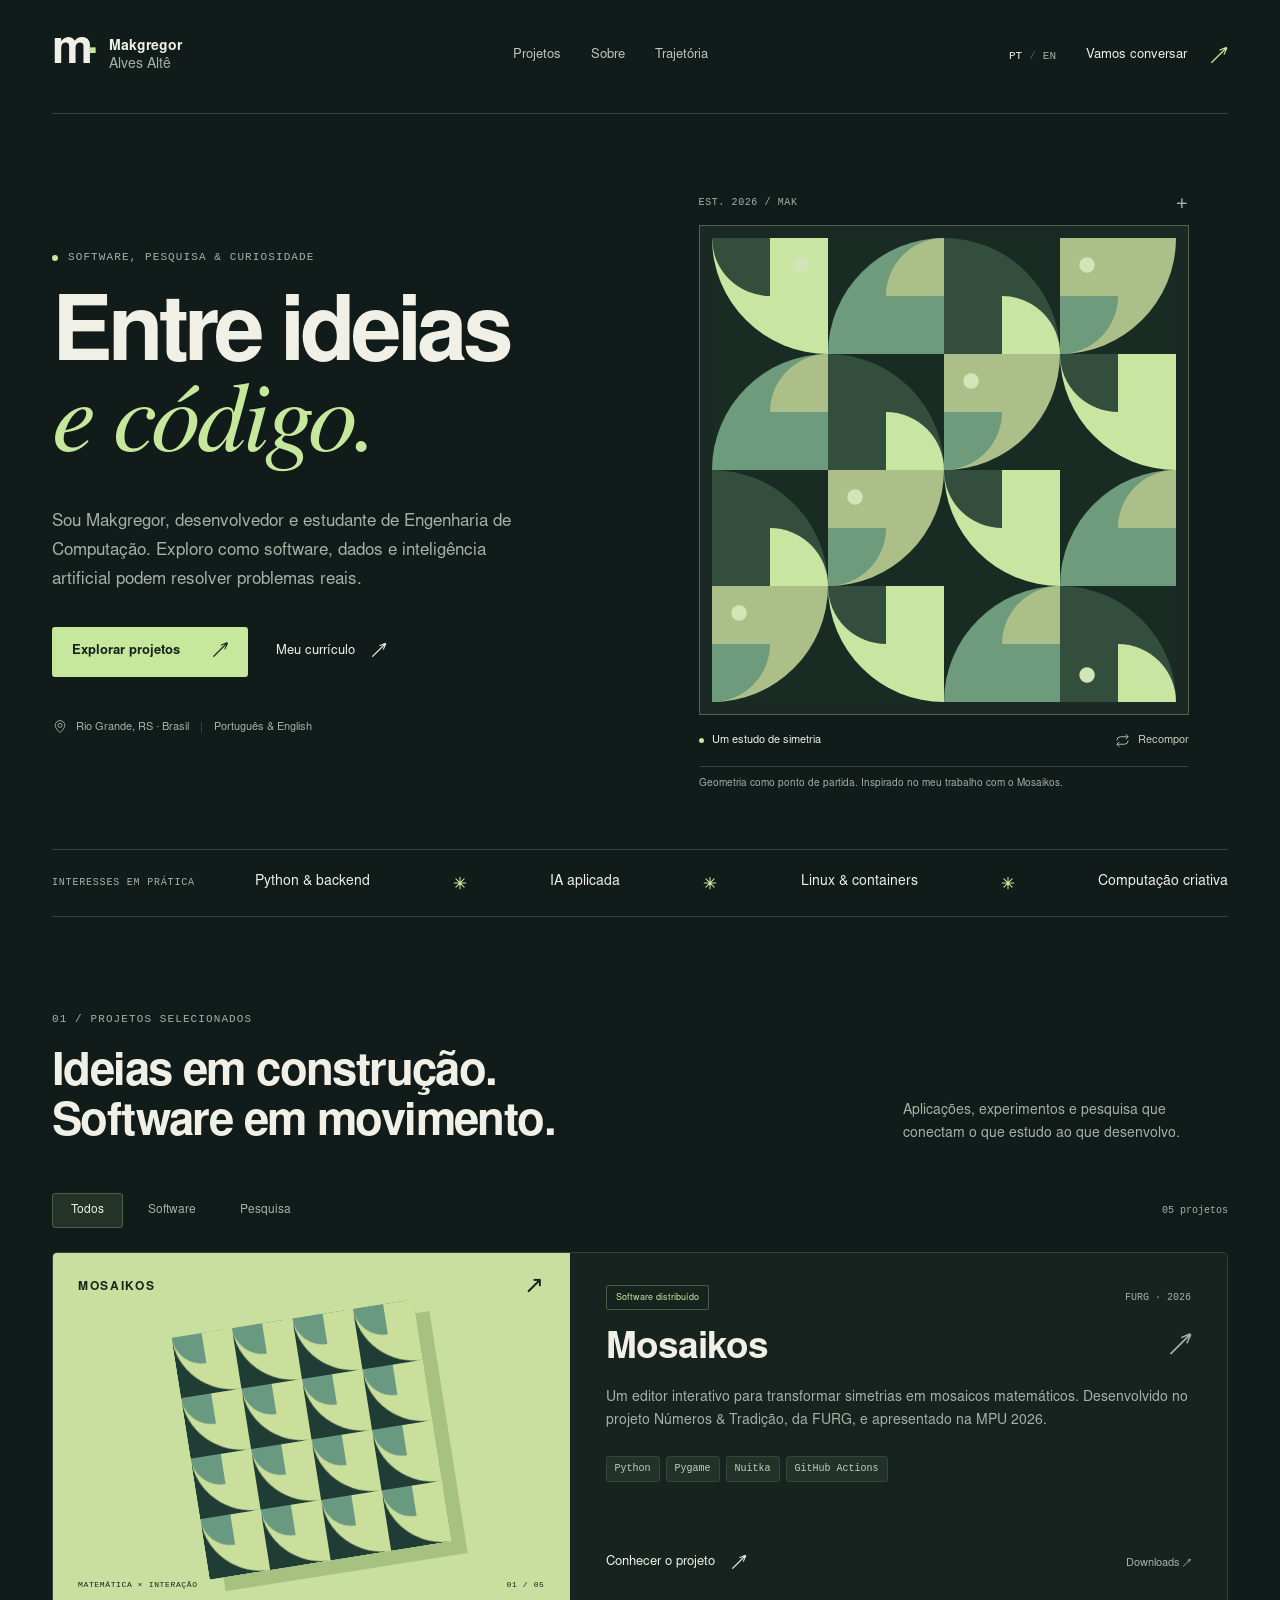
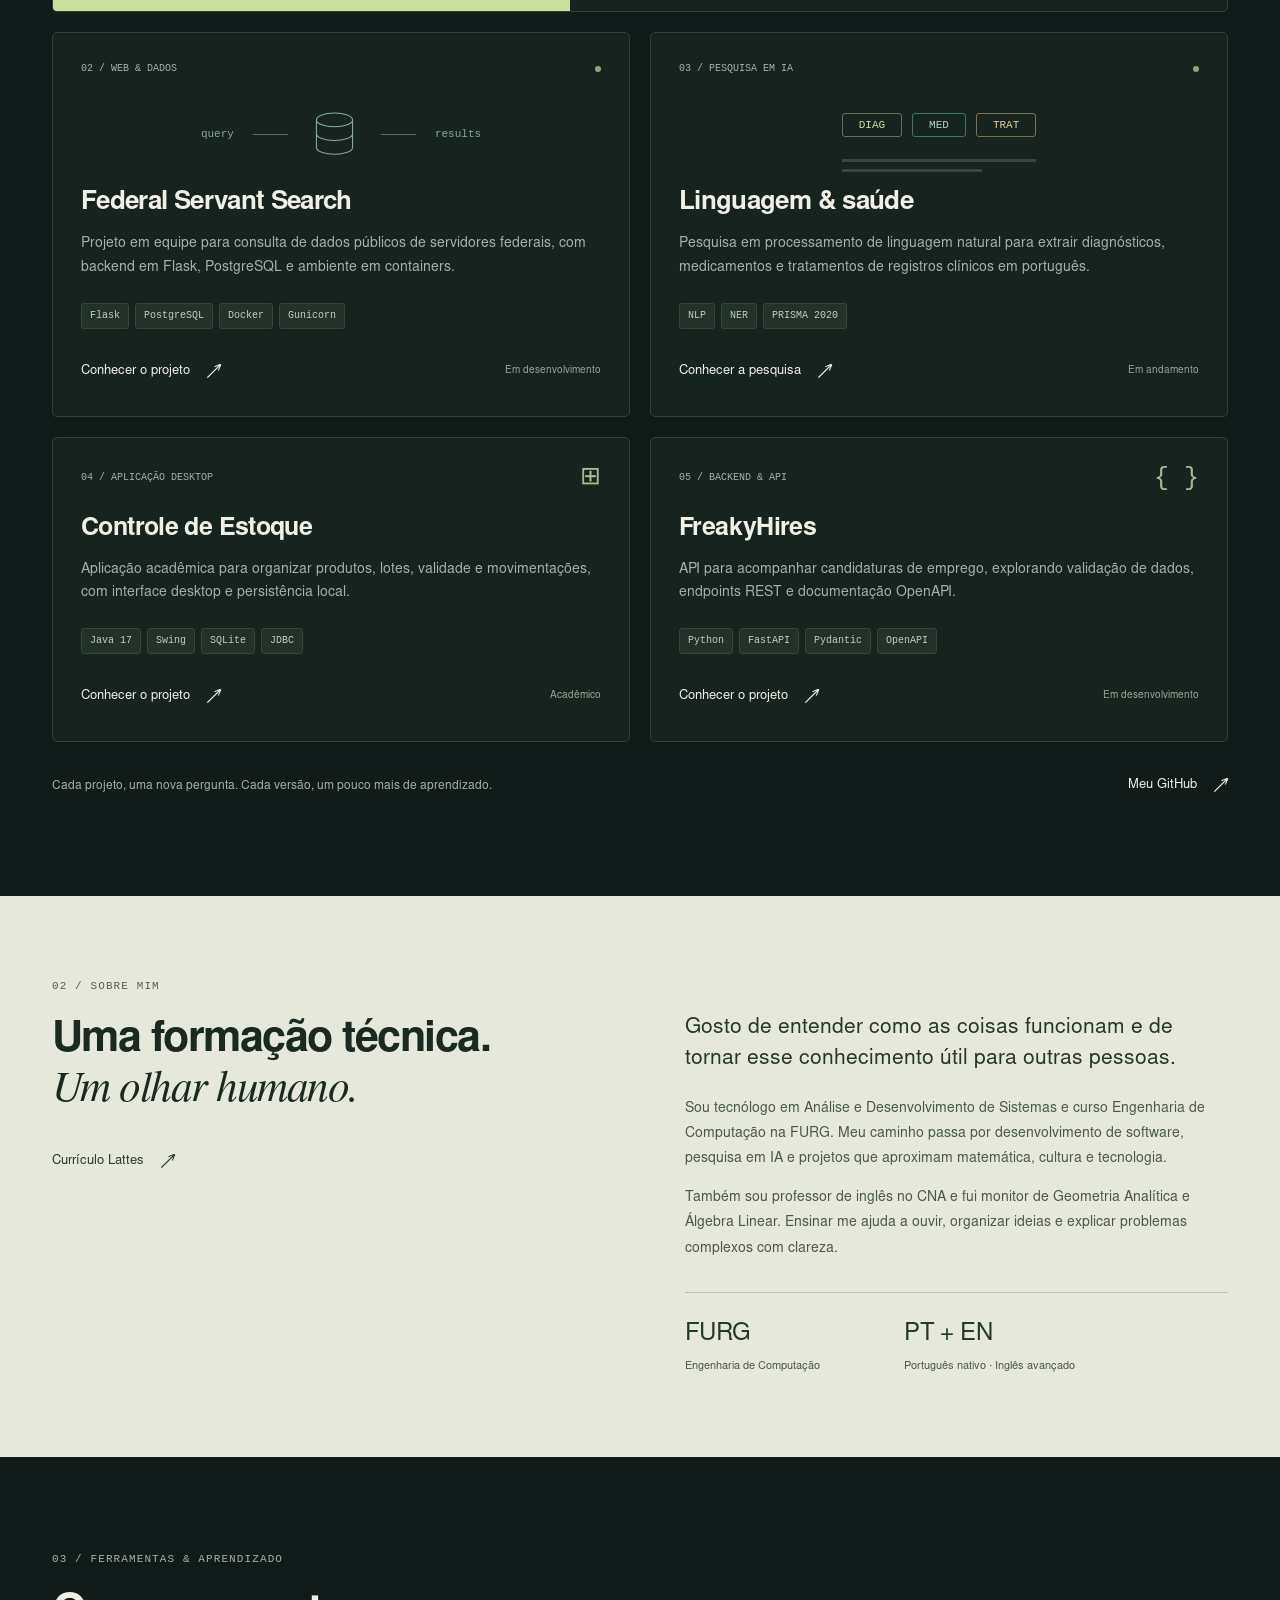
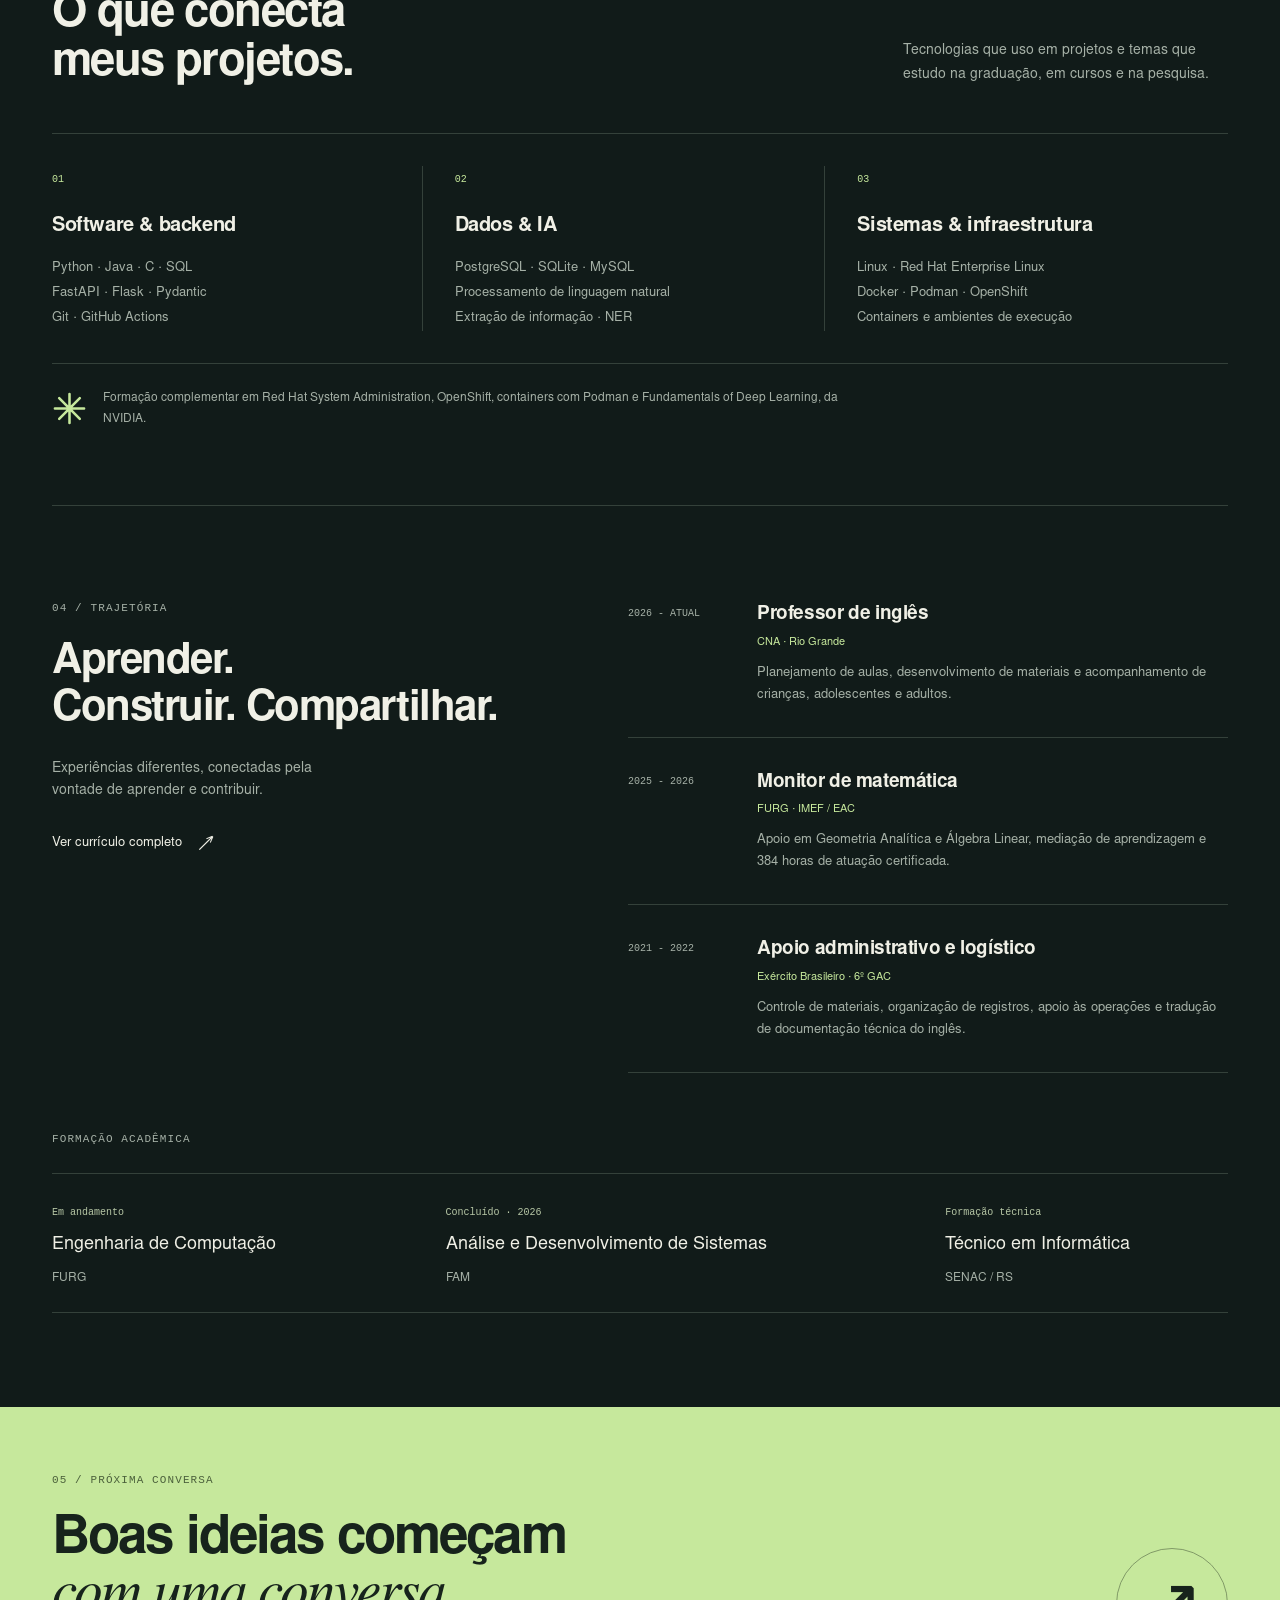
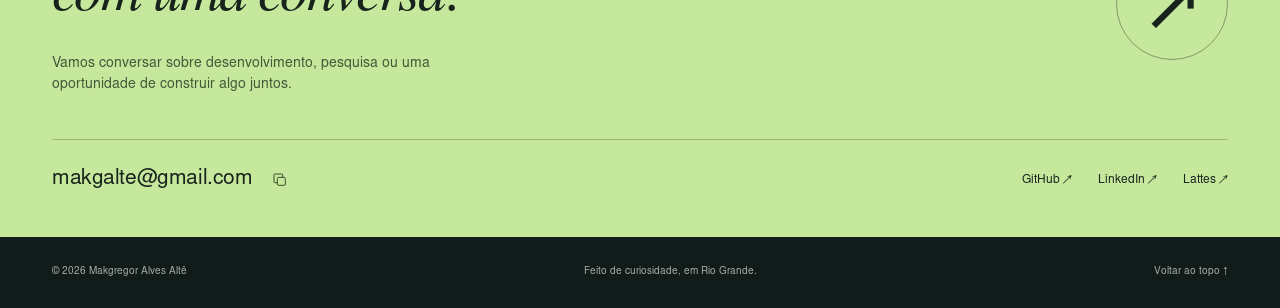
==== commit 1ff938a9: "Render decorative asterisks as SVG" ====
--- a/index.html
+++ b/index.html
@@ -51,7 +51,7 @@
       </div>
     </section>
 
-    <div class="focus-strip wrap" aria-label="Áreas de interesse" data-i18n-aria="focusLabel"><span data-i18n="focusIntro">INTERESSES EM PRÁTICA</span><p>Python & backend<span aria-hidden="true">✳</span><span data-i18n="focusAI">IA aplicada</span><span aria-hidden="true">✳</span>Linux & containers<span aria-hidden="true">✳</span><span data-i18n="focusCreative">Computação criativa</span></p></div>
+    <div class="focus-strip wrap" aria-label="Áreas de interesse" data-i18n-aria="focusLabel"><span data-i18n="focusIntro">INTERESSES EM PRÁTICA</span><p>Python & backend<span aria-hidden="true"><img class="asterisk-icon" src="./assets/asterisk.svg" alt=""></span><span data-i18n="focusAI">IA aplicada</span><span aria-hidden="true"><img class="asterisk-icon" src="./assets/asterisk.svg" alt=""></span>Linux & containers<span aria-hidden="true"><img class="asterisk-icon" src="./assets/asterisk.svg" alt=""></span><span data-i18n="focusCreative">Computação criativa</span></p></div>
 
     <section class="section wrap" id="projetos" aria-labelledby="projects-title">
       <div class="section-heading"><div><p class="eyebrow section-index" data-i18n="projectsEyebrow">01 / PROJETOS SELECIONADOS</p><h2 id="projects-title" data-i18n="projectsTitle">Ideias em construção.<br>Software em movimento.</h2></div><p class="section-description" data-i18n="projectsIntro">Aplicações, experimentos e pesquisa que conectam o que estudo ao que desenvolvo.</p></div>
@@ -72,7 +72,7 @@
 
     <section class="about-section" id="sobre" aria-labelledby="about-title"><div class="wrap about-grid"><div class="about-intro"><p class="eyebrow section-index" data-i18n="aboutEyebrow">02 / SOBRE MIM</p><h2 id="about-title"><span data-i18n="aboutTitleOne">Uma formação técnica.</span><br><span class="serif" data-i18n="aboutTitleTwo">Um olhar humano.</span></h2><a class="text-link" href="http://lattes.cnpq.br/3267358828892043" target="_blank" rel="noopener noreferrer"><span data-i18n="lattesLink">Currículo Lattes</span><span aria-hidden="true">↗</span></a></div><div class="about-copy"><p class="about-lead" data-i18n="aboutLead">Gosto de entender como as coisas funcionam e de tornar esse conhecimento útil para outras pessoas.</p><p data-i18n="aboutParagraphOne">Sou tecnólogo em Análise e Desenvolvimento de Sistemas e curso Engenharia de Computação na FURG. Meu caminho passa por desenvolvimento de software, pesquisa em IA e projetos que aproximam matemática, cultura e tecnologia.</p><p data-i18n="aboutParagraphTwo">Também sou professor de inglês no CNA e fui monitor de Geometria Analítica e Álgebra Linear. Ensinar me ajuda a ouvir, organizar ideias e explicar problemas complexos com clareza.</p><div class="about-facts"><div><span class="fact-value">FURG</span><span data-i18n="factFurg">Engenharia de Computação</span></div><div><span class="fact-value">PT + EN</span><span data-i18n="factLanguages">Português nativo · Inglês avançado</span></div></div></div></div></section>
 
-    <section class="section wrap toolkit" aria-labelledby="toolkit-title"><div class="section-heading"><div><p class="eyebrow section-index" data-i18n="toolkitEyebrow">03 / FERRAMENTAS & APRENDIZADO</p><h2 id="toolkit-title" data-i18n="toolkitTitle">O que conecta<br>meus projetos.</h2></div><p class="section-description" data-i18n="toolkitIntro">Tecnologias que uso em projetos e temas que estudo na graduação, em cursos e na pesquisa.</p></div><div class="toolkit-grid"><div class="toolkit-item"><span class="toolkit-number mono">01</span><h3>Software & backend</h3><p>Python · Java · C · SQL<br>FastAPI · Flask · Pydantic<br>Git · GitHub Actions</p></div><div class="toolkit-item"><span class="toolkit-number mono">02</span><h3 data-i18n="toolkitDataTitle">Dados & IA</h3><p>PostgreSQL · SQLite · MySQL<br><span data-i18n="toolkitData">Processamento de linguagem natural<br>Extração de informação · NER</span></p></div><div class="toolkit-item"><span class="toolkit-number mono">03</span><h3 data-i18n="toolkitSystemsTitle">Sistemas & infraestrutura</h3><p>Linux · Red Hat Enterprise Linux<br>Docker · Podman · OpenShift<br><span data-i18n="toolkitSystems">Containers e ambientes de execução</span></p></div></div><div class="learning-note"><span class="asterisk" aria-hidden="true">✳</span><p data-i18n="learningNote">Formação complementar em Red Hat System Administration, OpenShift, containers com Podman e Fundamentals of Deep Learning, da NVIDIA.</p></div></section>
+    <section class="section wrap toolkit" aria-labelledby="toolkit-title"><div class="section-heading"><div><p class="eyebrow section-index" data-i18n="toolkitEyebrow">03 / FERRAMENTAS & APRENDIZADO</p><h2 id="toolkit-title" data-i18n="toolkitTitle">O que conecta<br>meus projetos.</h2></div><p class="section-description" data-i18n="toolkitIntro">Tecnologias que uso em projetos e temas que estudo na graduação, em cursos e na pesquisa.</p></div><div class="toolkit-grid"><div class="toolkit-item"><span class="toolkit-number mono">01</span><h3>Software & backend</h3><p>Python · Java · C · SQL<br>FastAPI · Flask · Pydantic<br>Git · GitHub Actions</p></div><div class="toolkit-item"><span class="toolkit-number mono">02</span><h3 data-i18n="toolkitDataTitle">Dados & IA</h3><p>PostgreSQL · SQLite · MySQL<br><span data-i18n="toolkitData">Processamento de linguagem natural<br>Extração de informação · NER</span></p></div><div class="toolkit-item"><span class="toolkit-number mono">03</span><h3 data-i18n="toolkitSystemsTitle">Sistemas & infraestrutura</h3><p>Linux · Red Hat Enterprise Linux<br>Docker · Podman · OpenShift<br><span data-i18n="toolkitSystems">Containers e ambientes de execução</span></p></div></div><div class="learning-note"><span class="asterisk" aria-hidden="true"><img class="asterisk-icon" src="./assets/asterisk.svg" alt=""></span><p data-i18n="learningNote">Formação complementar em Red Hat System Administration, OpenShift, containers com Podman e Fundamentals of Deep Learning, da NVIDIA.</p></div></section>
 
     <section class="section wrap journey" id="trajetoria" aria-labelledby="journey-title"><div class="journey-heading"><p class="eyebrow section-index" data-i18n="journeyEyebrow">04 / TRAJETÓRIA</p><h2 id="journey-title" data-i18n="journeyTitle">Aprender.<br>Construir. Compartilhar.</h2><p data-i18n="journeyIntro">Experiências diferentes, conectadas pela vontade de aprender e contribuir.</p><a class="text-link resume-link" href="./curriculo.html" target="_blank" rel="noopener"><span data-i18n="fullResume">Ver currículo completo</span><span aria-hidden="true">↗</span></a></div><div class="timeline"><article class="timeline-item"><div class="timeline-date mono" data-i18n="dateCurrent">2026 - ATUAL</div><div><h3 data-i18n="teacherRole">Professor de inglês</h3><p class="timeline-org">CNA · Rio Grande</p><p data-i18n="teacherDescription">Planejamento de aulas, desenvolvimento de materiais e acompanhamento de crianças, adolescentes e adultos.</p></div></article><article class="timeline-item"><div class="timeline-date mono">2025 - 2026</div><div><h3 data-i18n="monitorRole">Monitor de matemática</h3><p class="timeline-org">FURG · IMEF / EAC</p><p data-i18n="monitorDescription">Apoio em Geometria Analítica e Álgebra Linear, mediação de aprendizagem e 384 horas de atuação certificada.</p></div></article><article class="timeline-item"><div class="timeline-date mono">2021 - 2022</div><div><h3 data-i18n="armyRole">Apoio administrativo e logístico</h3><p class="timeline-org" data-i18n="armyOrg">Exército Brasileiro · 6º GAC</p><p data-i18n="armyDescription">Controle de materiais, organização de registros, apoio às operações e tradução de documentação técnica do inglês.</p></div></article></div><div class="education"><p class="eyebrow" data-i18n="educationLabel">FORMAÇÃO ACADÊMICA</p><div class="education-grid"><div><span class="education-state" data-i18n="educationCurrent">Em andamento</span><h3 data-i18n="degreeEngineering">Engenharia de Computação</h3><p>FURG</p></div><div><span class="education-state" data-i18n="education2026">Concluído · 2026</span><h3 data-i18n="degreeSystems">Análise e Desenvolvimento de Sistemas</h3><p>FAM</p></div><div><span class="education-state" data-i18n="educationTechnical">Formação técnica</span><h3 data-i18n="degreeTechnical">Técnico em Informática</h3><p>SENAC / RS</p></div></div></div></section>
 
--- a/styles.css
+++ b/styles.css
@@ -12,3 +12,9 @@
 @media(max-width:800px) and (min-width:601px){html[lang=en] .hero h1{font-size:46px}}
 @media(max-width:600px){.hero h1{font-size:clamp(46px,15vw,81px)}html[lang=en] .hero h1{font-size:clamp(39px,12vw,69px)}}
 @media(max-width:360px){.hero-buttons{gap:18px}.hero-buttons .button{gap:16px;padding:12px 14px;font-size:11px}.hero-buttons .button>span:first-child,.hero-buttons .text-link{white-space:nowrap}.hero-buttons .text-link{font-size:11px;gap:8px}}
+
+.asterisk-icon {
+  display: block;
+  width: 1em;
+  height: 1em;
+}
